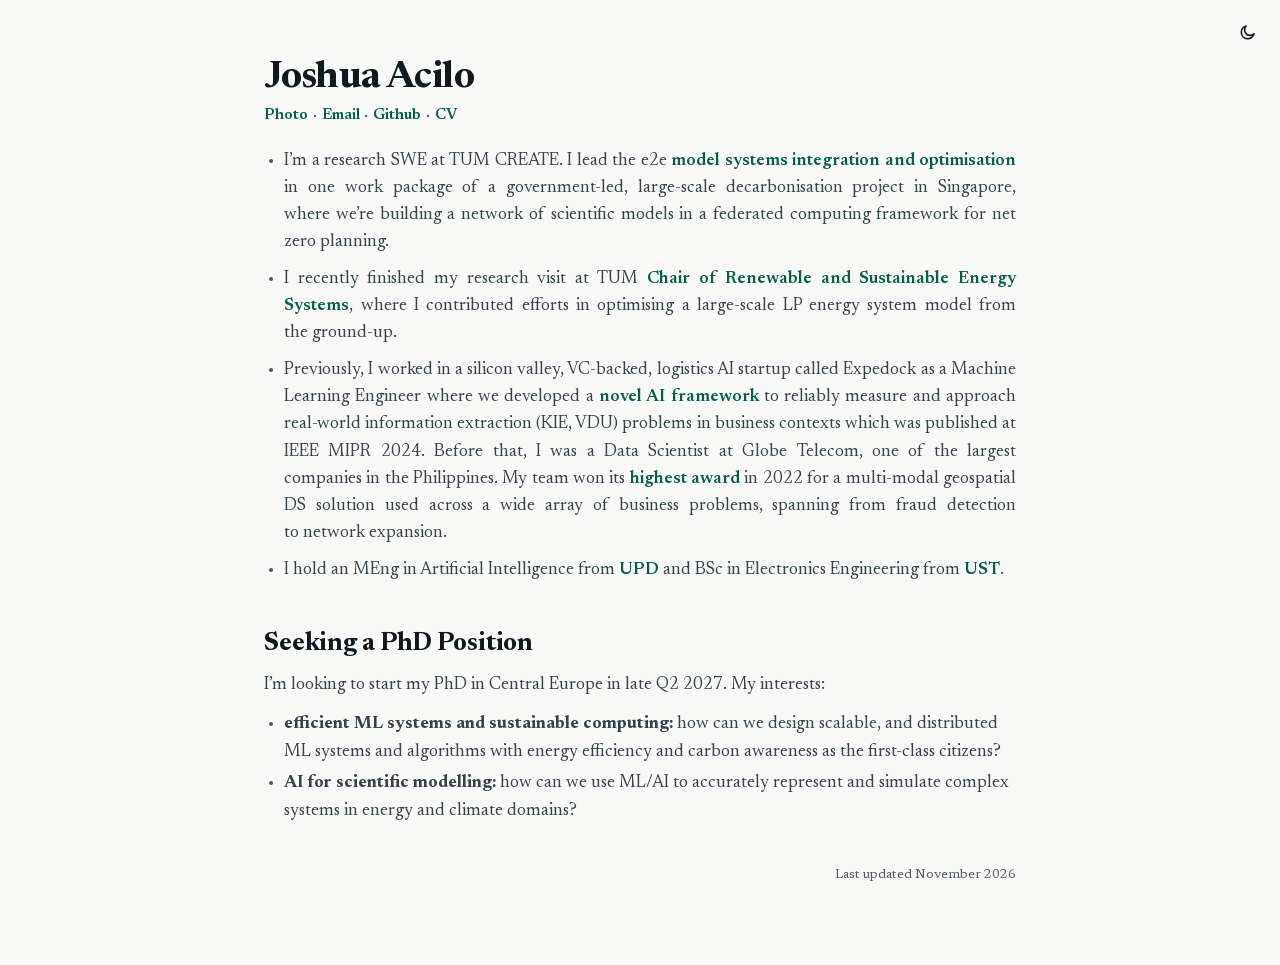
==== index.html @ 06de361b "initial site" ====
<!doctype html>
<!-- Generated from content.yaml by _src/build.py. Edit those, not this file. -->
<html lang="en">
<head>
  <meta charset="utf-8">
  <meta name="viewport" content="width=device-width, initial-scale=1">
  <title>Joshua Acilo</title>
  <meta name="color-scheme" content="light dark">
  <meta name="theme-color" content="#f9faf8" media="(prefers-color-scheme: light)">
  <meta name="theme-color" content="#0b1015" media="(prefers-color-scheme: dark)">
  <link rel="icon" href="favicon.svg" type="image/svg+xml">
  <link rel="preload" href="fonts/newsreader.woff2" as="font" type="font/woff2" crossorigin>
  <link rel="stylesheet" href="style.css?v=eb660510">
  <script>
    // Apply a saved theme before the page paints, so it doesn't flash.
    try {
      const saved = localStorage.getItem("theme");
      if (saved) document.documentElement.dataset.theme = saved;
    } catch (e) {}
  </script>
</head>
<body>
  <button class="theme" type="button" aria-label="Switch color theme">
    <svg class="moon" viewBox="0 0 24 24" aria-hidden="true">
      <path d="M20 14.4A8.6 8.6 0 1 1 9.6 4a6.9 6.9 0 0 0 10.4 10.4z"/>
    </svg>
    <svg class="sun" viewBox="0 0 24 24" aria-hidden="true">
      <circle cx="12" cy="12" r="4"/>
      <path d="M12 2.5v2M12 19.5v2M2.5 12h2M19.5 12h2M5.3 5.3l1.4 1.4M17.3 17.3l1.4 1.4M5.3 18.7l1.4-1.4M17.3 6.7l1.4-1.4"/>
    </svg>
  </button>

  <div class="page">
    <header class="bio">
      <h1>Joshua Acilo</h1>
      <nav class="links" aria-label="Links">
        <a href="img/photo.jpg">Photo</a>
        <a href="mailto:joshuaacilo.13@gmail.com">Email</a>
        <a href="https://github.com/jpacilo">Github</a>
        <a href="https://drive.google.com/file/d/1-iFVLskmap9kmVD407VIhy_SreiwSSY1/view?usp=drive_link">CV</a>
      </nav>
      <ul class="bullets">
        <li>I’m a research SWE at TUM CREATE. I lead the e2e <a href="https://drive.google.com/file/d/1EaSgKbDpng1UsVj5TXjiWfqmRINocgSS/view?usp=drive_link">model systems integration and optimisation</a> in one work package of a government-led, large-scale decarbonisation project in Singapore, where we’re building a network of scientific models in a federated computing framework for net zero planning.</li>
        <li>I recently finished my research visit at TUM <a href="https://www.epe.ed.tum.de/en/ens/homepage/">Chair of Renewable and Sustainable Energy Systems</a>, where I contributed efforts in optimising a large-scale LP energy system model from the&nbsp;ground-up.</li>
        <li>Previously, I worked in a silicon valley, VC-backed, logistics AI startup called Expedock as a Machine Learning Engineer where we developed a <a href="https://arxiv.org/abs/2405.20245">novel AI framework</a> to reliably measure and approach real-world information extraction (KIE, VDU) problems in business contexts which was published at IEEE MIPR 2024. Before that, I was a Data Scientist at Globe Telecom, one of the largest companies in the Philippines. My team won its <a href="https://drive.google.com/file/d/1O3pMm7bmiyskz3GYyJIdm1bDMyZg9pdw/view?usp=drive_link">highest award</a> in 2022 for a multi-modal geospatial DS solution used across a wide array of business problems, spanning from fraud detection to network&nbsp;expansion.</li>
        <li>I hold an MEng in Artificial Intelligence from <a href="https://up.edu.ph/">UPD</a> and BSc in Electronics Engineering from <a href="https://www.ust.edu.ph/">UST</a>.</li>
      </ul>
    </header>

    <section id="research">
      <h2>Seeking a PhD Position</h2>
      <p class="intro">I’m looking to start my PhD in Central Europe in late Q2 2027. My interests:</p>
      <ul class="bullets directions">
        <li><b>efficient ML systems and sustainable computing:</b> how can we design scalable, and distributed ML systems and algorithms with energy efficiency and carbon awareness as the first-class citizens?</li>
        <li><b>AI for scientific modelling:</b> how can we use ML/AI to accurately represent and simulate complex systems in energy and climate domains?</li>
      </ul>
    </section>

    <footer>
      <p>Last updated November 2026</p>
    </footer>
  </div>

  <script>
    // Theme toggle: flip between light and dark and remember the choice.
    const root = document.documentElement;
    const toggle = document.querySelector(".theme");
    const systemDark = matchMedia("(prefers-color-scheme: dark)");
    const isDark = () => (root.dataset.theme || (systemDark.matches ? "dark" : "light")) === "dark";
    const updateLabel = () =>
      toggle.setAttribute("aria-label", isDark() ? "Switch to light mode" : "Switch to dark mode");

    toggle.addEventListener("click", () => {
      const next = isDark() ? "light" : "dark";
      root.dataset.theme = next;
      try { localStorage.setItem("theme", next); } catch (e) {}
      updateLabel();
    });
    systemDark.addEventListener("change", updateLabel);
    updateLabel();
  </script>
</body>
</html>
---- style.css ----
/* Type ratios after ruiying-ma.github.io. Layout: one lean column — name, links, bio,
   then a few short sections.
   Colours: FF7 Remake/Rebirth — Midgar steel neutrals, materia (mako) green for links.
   Type: Newsreader, self-hosted. */

@font-face {
  font-family: "Newsreader";
  src: url(fonts/newsreader.woff2) format("woff2");
  font-weight: 400 700;
  font-display: swap;
}

:root {
  --serif: "Newsreader", "Iowan Old Style", Georgia, "Times New Roman", serif;

  /* Ratios from the reference */
  --text-base: 1.09375rem;  /* 17.5px: the reference's 16.2px, scaled up ~8% */
  --text-small: 0.875rem;   /* 14px */
  --line-body: 1.55;
  --h1-size: 2.375rem;      /* 38px */
  --h1-gap: calc(0.5rem + 3.4px);
  --section-gap: 1.25rem;

  /* Light: morning haze over the Sector 5 slums */
  --ground: #f9faf8;   /* halfway between the original #f2f4f1 and white */
  --ink: #0f1a1f;      /* Midgar steel: name, headings */
  --soft: #34434a;     /* body */
  --muted: #4d5a60;    /* footer */
  /* Links: materia green (7.5:1 on the ground).
     Materia blue alternative: --accent #174ea6, --accent-hover #123d8a, --select #cfdcf5;
     dark #8bbcff / #b5d4ff / #1c3560. */
  --accent: #065f47;
  --accent-hover: #043d2e;
  --select: #c6eadb;
  color-scheme: light;
}

/* Dark: Midgar at night. Follows the system unless the toggle picked light,
   or the toggle picked dark. Keep both blocks in sync. */
@media (prefers-color-scheme: dark) {
  :root:not([data-theme="light"]) {
    --ground: #0b1015;
    --ink: #e3ebed;
    --soft: #b3c1c7;
    --muted: #95a3a9;
    --accent: #5fdcb0;
    --accent-hover: #8be9c6;
    --select: #17483a;
    color-scheme: dark;
  }
}

:root[data-theme="dark"] {
  --ground: #0b1015;
  --ink: #e3ebed;
  --soft: #b3c1c7;
  --muted: #95a3a9;
  --accent: #5fdcb0;
  --accent-hover: #8be9c6;
  --select: #17483a;
  color-scheme: dark;
}

*, *::before, *::after { box-sizing: border-box; }

html { -webkit-text-size-adjust: 100%; }

body {
  margin: 0;
  background: var(--ground);
  color: var(--ink);
  font-family: var(--serif);
  font-optical-sizing: auto;
  font-size: var(--text-base);
  line-height: var(--line-body);
  -webkit-font-smoothing: antialiased;
}

::selection { background: var(--select); color: var(--ink); }

a {
  color: var(--accent);
  font-weight: 600;
  text-decoration: none;
}

a:hover {
  color: var(--accent-hover);
  text-decoration: underline;
  text-underline-offset: 2px;
}

a:focus-visible,
button:focus-visible {
  outline: 2px solid var(--accent);
  outline-offset: 2px;
  border-radius: 2px;
}

b { font-weight: 700; }

p {
  margin: 0;
  color: var(--soft);
  text-wrap: pretty;
}

/* One column, kept to a comfortable reading width (~90 characters a line). 800px is
   tuned so every bio bullet ends on a near-full line instead of a stray last word. */
.page {
  max-width: 800px;
  margin: 0 auto;
  padding: 3.5rem 1.5rem 5rem;
}

/* ---------- Theme toggle: top-right corner ---------- */

.theme {
  position: absolute;
  top: 14px;
  right: 14px;
  z-index: 1;
  display: grid;
  place-items: center;
  width: 36px;
  height: 36px;
  padding: 0;
  border: 0;
  border-radius: 3px;
  background: none;
  color: var(--ink);
  cursor: pointer;
}

.theme:hover { color: var(--accent); }

.theme svg {
  width: 18px;
  height: 18px;
  fill: none;
  stroke: currentColor;
  stroke-width: 2.2;
  stroke-linecap: round;
  stroke-linejoin: round;
}

.theme .sun { display: none; }

@media (prefers-color-scheme: dark) {
  :root:not([data-theme="light"]) .theme .moon { display: none; }
  :root:not([data-theme="light"]) .theme .sun { display: block; }
}

:root[data-theme="dark"] .theme .moon { display: none; }
:root[data-theme="dark"] .theme .sun { display: block; }

/* ---------- Bio: name and paragraphs ---------- */

.bio {
  margin-bottom: var(--section-gap);
  padding-bottom: var(--section-gap);
}

h1 {
  margin: 0;
  color: var(--ink);
  font-size: var(--h1-size);
  font-weight: 700;
  line-height: 1.2;
  letter-spacing: -0.015em;
}



/* Justified bio, with hyphenation so the gaps between words stay even. Phones keep
   ragged lines, where justified text would leave big gaps. */
@media (min-width: 641px) {
  .bio li {
    text-align: justify;
    hyphens: auto;
  }
}

/* Links sit right under the name, then a gap before the bio */
.links {
  display: flex;
  flex-wrap: wrap;
  margin: 0.15rem 0 1.25rem;
}

.links a { font-size: 0.96875rem; }   /* 15.5px: a step under the 17.5px body */

.links a:not(:last-child)::after {
  content: "·";
  margin: 0 0.3rem;
  color: var(--soft);
  display: inline-block;   /* keeps the dot out of the hover underline */
}

/* ---------- Sections ---------- */

section {
  margin-bottom: var(--section-gap);
  padding-bottom: var(--section-gap);
}


section:last-of-type {
  margin-bottom: 0;
  padding-bottom: 0;
}

h2 {
  margin: 0 0 0.5rem;
  color: var(--ink);
  font-size: 1.625rem;   /* 26px */
  font-weight: 700;
  line-height: 1.55;
  letter-spacing: -0.005em;
}

section > p { margin-bottom: 0.3rem; }

/* A gap after the intro line, matching the space between bio paragraphs */
section > p.intro { margin-bottom: 0.7em; }

/* Bulleted lists (bio, research directions), hanging so wrapped lines align with the text */
.bullets {
  margin: 0;
  padding-left: 1.15em;
  color: var(--soft);
  text-wrap: pretty;
}

.bullets li::marker { color: var(--muted); }

.bio .bullets li + li { margin-top: 0.55em; }

.directions li + li { margin-top: 0.3rem; }

/* News: date in a fixed column, text beside it */
.news {
  display: flex;
  flex-direction: column;
  gap: 0.5rem;
  margin: 0;
  padding: 0;
  list-style: none;
}

.news li {
  display: flex;
  gap: 1rem;
  align-items: baseline;
  color: var(--soft);
  line-height: 1.5;
}

.date {
  flex-shrink: 0;
  width: 5.75rem;
  font-size: var(--text-small);
  font-variant-numeric: tabular-nums;
  white-space: nowrap;
}

/* ---------- Footer ---------- */

footer {
  margin-top: 2.5rem;
  text-align: right;
}

footer p {
  color: var(--muted);
  font-size: 0.8125rem;   /* 13px */
}

/* ---------- Phones ---------- */

@media (max-width: 640px) {
  .page { padding: 2rem 1.25rem 3.5rem; }

  h1 { font-size: 1.875rem; }
}

/* Very small phones (320px): a touch smaller so the full name stays on one line */
@media (max-width: 359px) {
  h1 { font-size: 1.625rem; }
}
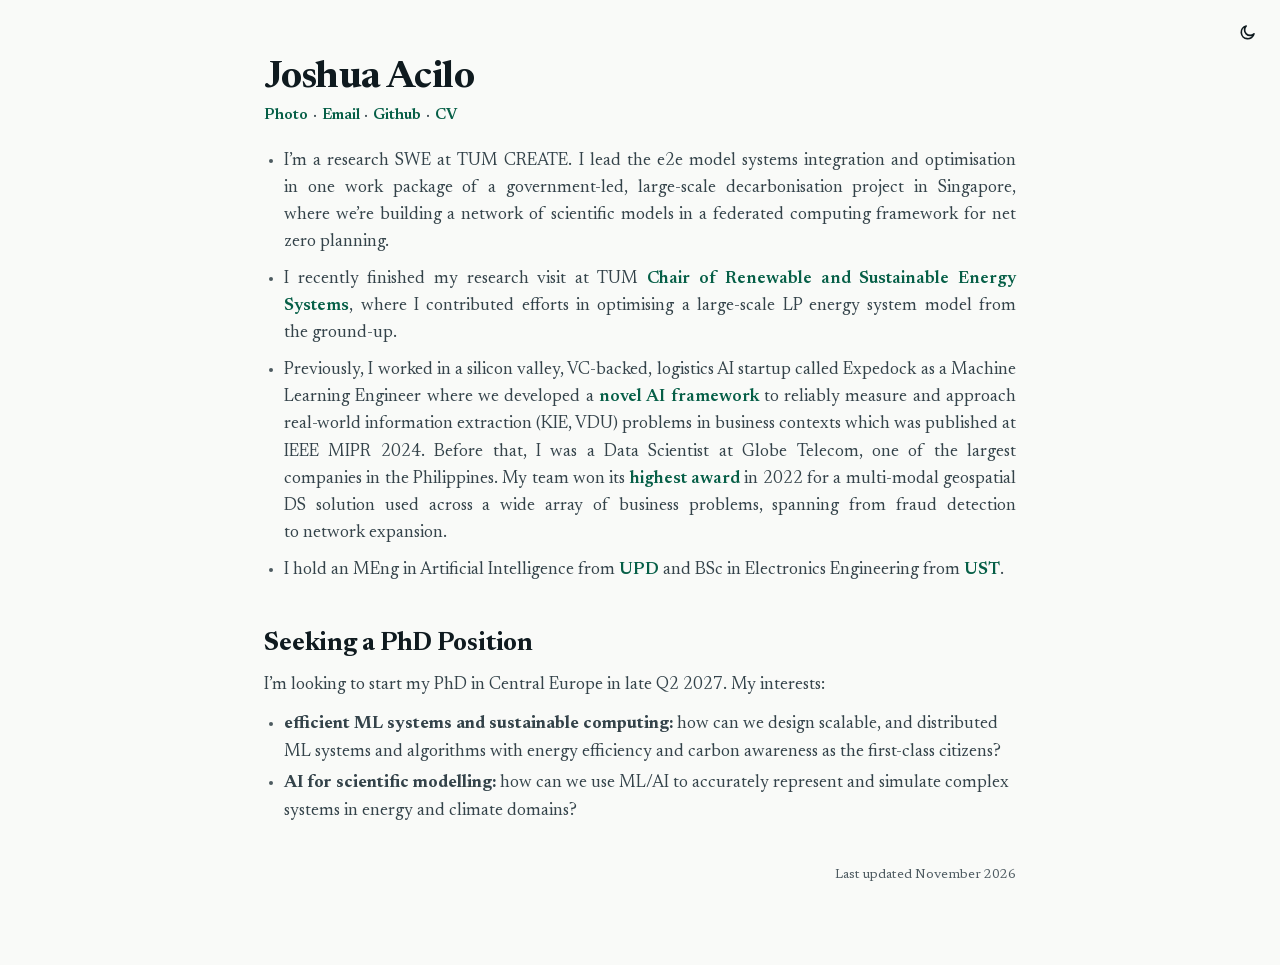
==== commit 904cbb58: "rebuild page" ====
--- a/index.html
+++ b/index.html
@@ -40,7 +40,7 @@
         <a href="https://drive.google.com/file/d/1-iFVLskmap9kmVD407VIhy_SreiwSSY1/view?usp=drive_link">CV</a>
       </nav>
       <ul class="bullets">
-        <li>I’m a research SWE at TUM CREATE. I lead the e2e <a href="https://drive.google.com/file/d/1EaSgKbDpng1UsVj5TXjiWfqmRINocgSS/view?usp=drive_link">model systems integration and optimisation</a> in one work package of a government-led, large-scale decarbonisation project in Singapore, where we’re building a network of scientific models in a federated computing framework for net zero planning.</li>
+        <li>I’m a research SWE at TUM CREATE. I lead the e2e model systems integration and optimisation in one work package of a government-led, large-scale decarbonisation project in Singapore, where we’re building a network of scientific models in a federated computing framework for net zero planning.</li>
         <li>I recently finished my research visit at TUM <a href="https://www.epe.ed.tum.de/en/ens/homepage/">Chair of Renewable and Sustainable Energy Systems</a>, where I contributed efforts in optimising a large-scale LP energy system model from the&nbsp;ground-up.</li>
         <li>Previously, I worked in a silicon valley, VC-backed, logistics AI startup called Expedock as a Machine Learning Engineer where we developed a <a href="https://arxiv.org/abs/2405.20245">novel AI framework</a> to reliably measure and approach real-world information extraction (KIE, VDU) problems in business contexts which was published at IEEE MIPR 2024. Before that, I was a Data Scientist at Globe Telecom, one of the largest companies in the Philippines. My team won its <a href="https://drive.google.com/file/d/1O3pMm7bmiyskz3GYyJIdm1bDMyZg9pdw/view?usp=drive_link">highest award</a> in 2022 for a multi-modal geospatial DS solution used across a wide array of business problems, spanning from fraud detection to network&nbsp;expansion.</li>
         <li>I hold an MEng in Artificial Intelligence from <a href="https://up.edu.ph/">UPD</a> and BSc in Electronics Engineering from <a href="https://www.ust.edu.ph/">UST</a>.</li>
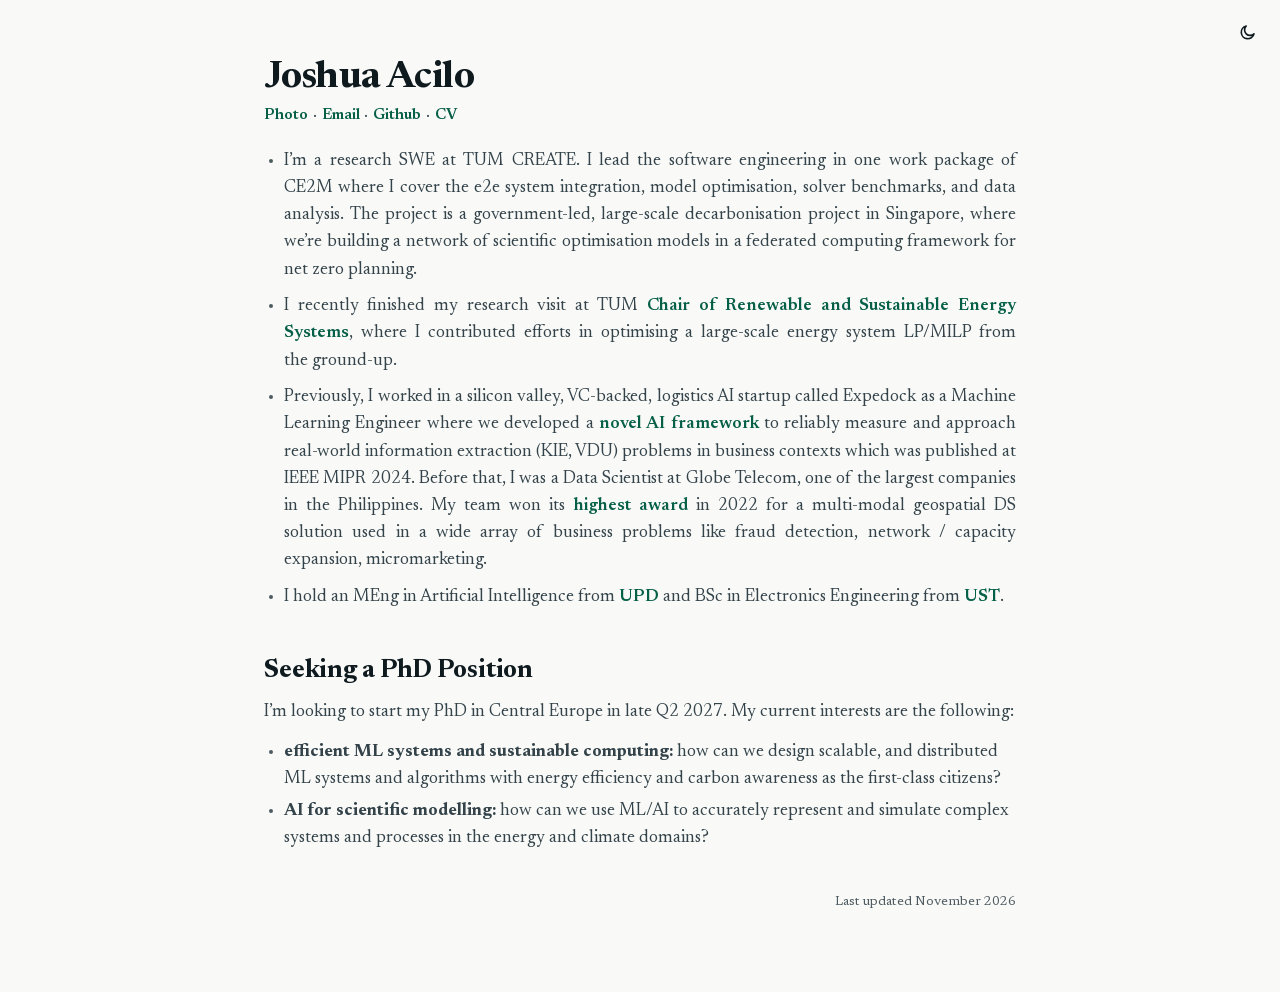
==== commit d019a719: "update site" ====
--- a/index.html
+++ b/index.html
@@ -40,19 +40,19 @@
         <a href="https://drive.google.com/file/d/1-iFVLskmap9kmVD407VIhy_SreiwSSY1/view?usp=drive_link">CV</a>
       </nav>
       <ul class="bullets">
-        <li>I’m a research SWE at TUM CREATE. I lead the e2e model systems integration and optimisation in one work package of a government-led, large-scale decarbonisation project in Singapore, where we’re building a network of scientific models in a federated computing framework for net zero planning.</li>
-        <li>I recently finished my research visit at TUM <a href="https://www.epe.ed.tum.de/en/ens/homepage/">Chair of Renewable and Sustainable Energy Systems</a>, where I contributed efforts in optimising a large-scale LP energy system model from the&nbsp;ground-up.</li>
-        <li>Previously, I worked in a silicon valley, VC-backed, logistics AI startup called Expedock as a Machine Learning Engineer where we developed a <a href="https://arxiv.org/abs/2405.20245">novel AI framework</a> to reliably measure and approach real-world information extraction (KIE, VDU) problems in business contexts which was published at IEEE MIPR 2024. Before that, I was a Data Scientist at Globe Telecom, one of the largest companies in the Philippines. My team won its <a href="https://drive.google.com/file/d/1O3pMm7bmiyskz3GYyJIdm1bDMyZg9pdw/view?usp=drive_link">highest award</a> in 2022 for a multi-modal geospatial DS solution used across a wide array of business problems, spanning from fraud detection to network&nbsp;expansion.</li>
+        <li>I’m a research SWE at TUM CREATE. I lead the software engineering in one work package of CE2M where I cover the e2e system integration, model optimisation, solver benchmarks, and data analysis. The project is a government-led, large-scale decarbonisation project in Singapore, where we’re building a network of scientific optimisation models in a federated computing framework for net zero planning.</li>
+        <li>I recently finished my research visit at TUM <a href="https://www.epe.ed.tum.de/en/ens/homepage/">Chair of Renewable and Sustainable Energy Systems</a>, where I contributed efforts in optimising a large-scale energy system LP/MILP from the&nbsp;ground-up.</li>
+        <li>Previously, I worked in a silicon valley, VC-backed, logistics AI startup called Expedock as a Machine Learning Engineer where we developed a <a href="https://arxiv.org/abs/2405.20245">novel AI framework</a> to reliably measure and approach real-world information extraction (KIE, VDU) problems in business contexts which was published at IEEE MIPR 2024. Before that, I was a Data Scientist at Globe Telecom, one of the largest companies in the Philippines. My team won its <a href="https://drive.google.com/file/d/1O3pMm7bmiyskz3GYyJIdm1bDMyZg9pdw/view?usp=drive_link">highest award</a> in 2022 for a multi-modal geospatial DS solution used in a wide array of business problems like fraud detection, network / capacity expansion, micromarketing.</li>
         <li>I hold an MEng in Artificial Intelligence from <a href="https://up.edu.ph/">UPD</a> and BSc in Electronics Engineering from <a href="https://www.ust.edu.ph/">UST</a>.</li>
       </ul>
     </header>
 
     <section id="research">
       <h2>Seeking a PhD Position</h2>
-      <p class="intro">I’m looking to start my PhD in Central Europe in late Q2 2027. My interests:</p>
+      <p class="intro">I’m looking to start my PhD in Central Europe in late Q2 2027. My current interests are the following:</p>
       <ul class="bullets directions">
         <li><b>efficient ML systems and sustainable computing:</b> how can we design scalable, and distributed ML systems and algorithms with energy efficiency and carbon awareness as the first-class citizens?</li>
-        <li><b>AI for scientific modelling:</b> how can we use ML/AI to accurately represent and simulate complex systems in energy and climate domains?</li>
+        <li><b>AI for scientific modelling:</b> how can we use ML/AI to accurately represent and simulate complex systems and processes in the energy and climate domains?</li>
       </ul>
     </section>
 
